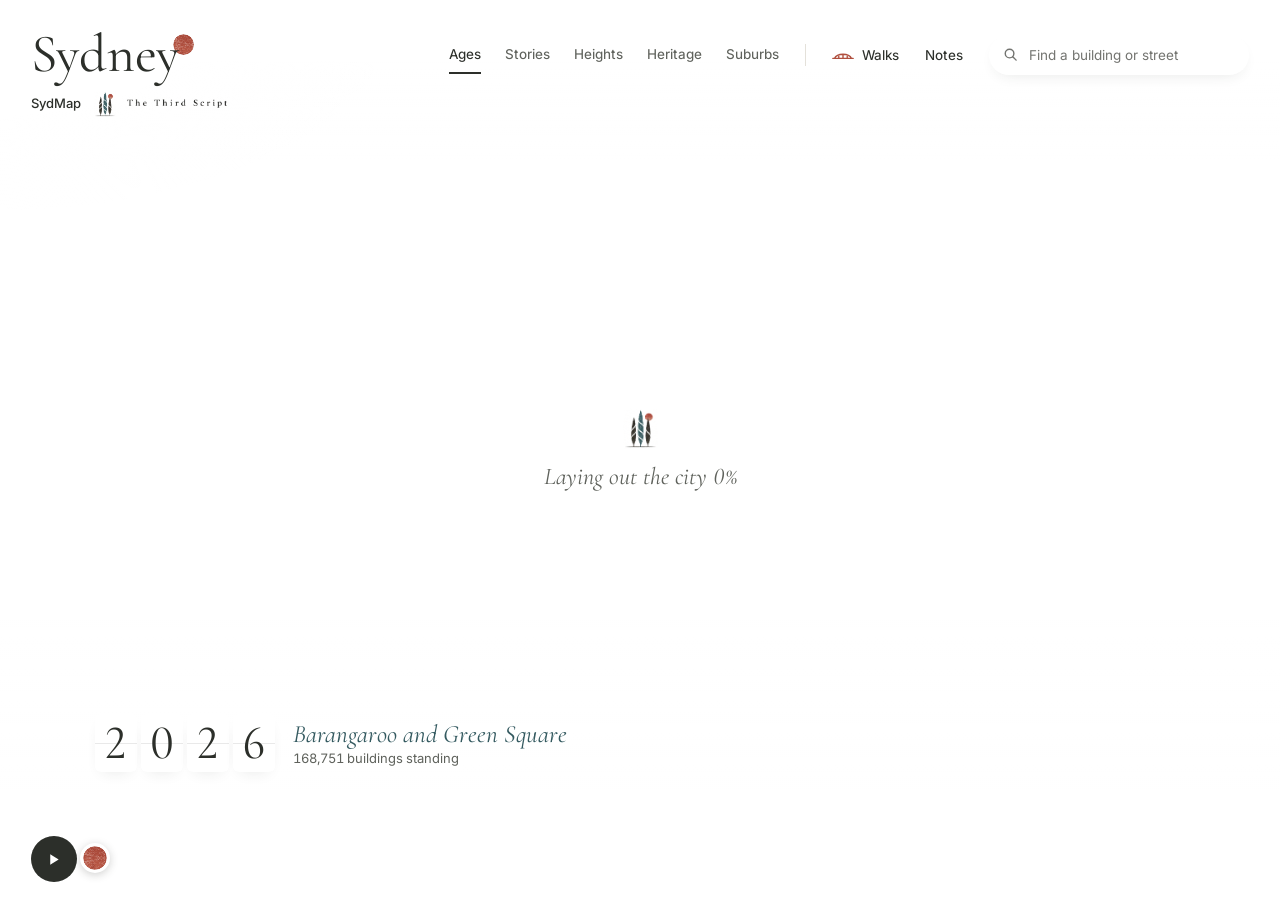
==== web/index.html @ 855bd672 "Add Ryde, East Ryde, North Ryde, Meadowbank and Denistone East With Denistone East: 10,078 buildings" ====
<!doctype html>
<html lang="en-AU">
<head>
<meta charset="utf-8">
<meta name="viewport" content="width=device-width, initial-scale=1, viewport-fit=cover">
<title>SydMap: Sydney, year by year</title>
<meta name="description" content="Every building around Sydney Harbour in 3D, from the City and North Sydney out to the harbour suburbs. Follow the line from the convict town to today, read how each building's year is known, and walk the city's stories.">
<meta property="og:title" content="SydMap: Sydney, year by year">
<meta property="og:description" content="Every building around Sydney Harbour in 3D, from the convict town to today.">
<meta property="og:url" content="https://sydmap.thethirdscript.com/">
<meta property="og:image" content="https://sydmap.thethirdscript.com/og.png">
<link rel="canonical" href="https://sydmap.thethirdscript.com/">
<meta name="twitter:card" content="summary_large_image">
<meta name="author" content="Amir Marashi, The Third Script">
<link rel="author" href="https://thethirdscript.com">
<meta name="theme-color" content="#ffffff">
<link rel="icon" href="favicon.svg" type="image/svg+xml">
<link rel="preload" href="fonts/inter-latin.woff2" as="font" type="font/woff2" crossorigin>
<link rel="preload" href="fonts/cormorant-garamond-latin.woff2" as="font" type="font/woff2" crossorigin>
<link rel="stylesheet" href="styles.css">
</head>
<body>
<canvas id="scene" aria-label="3D model of Sydney's buildings"></canvas>
<div class="veil veil-top" aria-hidden="true"></div>
<div class="veil veil-bottom" aria-hidden="true"></div>

<!-- The page reads in three bands: what to look at across the top, the city in the middle, and time along the
     bottom. Anything to read opens in the dock on the right. -->
<header class="masthead">
  <h1><span class="sun-disc" aria-hidden="true"></span>Sydney</h1>
  <p class="byline"><b>SydMap</b>
    <a class="studio" href="https://thethirdscript.com" target="_blank" rel="noopener" title="Made by The Third Script">
      <img class="studio-mark" src="img/the-third-script-symbol.webp" alt="" width="22" height="26">
      <img class="studio-word" src="img/the-third-script-wordmark.webp" alt="Made by The Third Script" width="104" height="13">
    </a></p>
</header>

<nav class="bar" aria-label="SydMap">
  <div class="lenses" role="group" aria-label="Colour the city by">
    <button data-mode="0" aria-pressed="true">Ages</button>
    <button data-mode="3" aria-pressed="false">Stories</button>
    <button data-mode="1" aria-pressed="false">Heights</button>
    <button data-mode="2" aria-pressed="false">Heritage</button>
    <button data-mode="4" aria-pressed="false">Suburbs</button>
  </div>
  <i class="bar-sep" aria-hidden="true"></i>
  <button class="walks-open"><svg class="arch" viewBox="0 0 26 9" aria-hidden="true"><path d="M1 8.5h24M3 8.5C6 2 20 2 23 8.5M8 4.6v3.9M13 3.4v5.1M18 4.6v3.9"/></svg>Walks</button>
  <button class="notes-open">Notes</button>
  <form class="find" role="search" autocomplete="off">
    <label class="find-field">
      <svg class="ico" viewBox="0 0 16 16" aria-hidden="true"><circle cx="7" cy="7" r="4.6"/><path d="M10.4 10.4l3.6 3.6"/></svg>
      <span class="sr-only">Find a building or street</span>
      <input id="find" type="search" placeholder="Find a building or street" role="combobox" aria-expanded="false"
        aria-controls="find-results" aria-autocomplete="list">
    </label>
    <ul id="find-results" class="find-results" role="listbox" hidden></ul>
  </form>
  <button class="find-open" aria-label="Find a building or street"><svg class="ico" viewBox="0 0 16 16" aria-hidden="true"><circle cx="7" cy="7" r="4.6"/><path d="M10.4 10.4l3.6 3.6"/></svg></button>
</nav>

<!-- The dock: notes, stories, a building, the walks. One thing at a time. -->
<aside id="dock" class="dock" hidden aria-label="Details">
  <div class="dock-chrome">
    <button class="dock-back" hidden></button>
    <button class="dock-close" aria-label="Close"><svg class="x" viewBox="0 0 16 16" aria-hidden="true"><path d="M3.5 3.5l9 9M12.5 3.5l-9 9"/></svg></button>
  </div>
  <div id="dock-live" class="dock-live"></div>

  <article id="notes" class="dock-page notes" hidden>
    <h2 id="notes-title">Notes</h2>
    <p class="lede">Sydney has never kept a register of when its buildings went up. SydMap pieces one together, building
      by building, from open data.</p>

    <h3>What you are looking at</h3>
    <p>All <span data-stat="buildings">168,751</span> buildings around the harbour as they stand today, each coloured by
      the age of the city it belongs to, from the convict town to Barangaroo. They cover both shores of the harbour and
      the Parramatta River, from Putney and Concord to Manly, and the ocean coast from Bondi to Coogee: thirteen
      councils, some whole and some in part (the downloads below list them). Move along the line at the bottom to see
      the city in any year, or press play to watch it go up.</p>

    <h3>Getting around</h3>
    <p>Drag the city to turn it round. To slide it along, drag with the right button or hold Shift; to come closer,
      scroll or pinch. Move the sun along the line, or press play, to change the year; choose a building to read about it.</p>

    <h3>How each year is known</h3>
    <p>Every building carries the best evidence there is, and its card says which.</p>
    <dl class="evidence">
      <dt>Documented <span class="n" data-stat="documented">–</span></dt>
      <dd>A year from Wikidata, from the opening of its Wikipedia article (for heritage-listed places, written from the NSW
        State Heritage Inventory) or from OpenStreetMap.</dd>
      <dt>Strata plan <span class="n" data-stat="strata">–</span></dt>
      <dd>Apartment buildings are strata-titled when they are finished, so the year their plan was registered dates them.
        Plans since 1994 carry their date in the NSW cadastre; older ones are placed by their number, back to 1961, when
        strata title began.</dd>
      <dt>Heritage <span class="n" data-stat="heritage">–</span></dt>
      <dd>The other buildings of a State Heritage Register listing take the listing's years. Buildings the City marks as
        part of a heritage area's historic fabric, and low-rise buildings in the other councils' heritage areas, are dated from the documented heritage buildings around them.</dd>
      <dt>Neighbours <span class="n" data-stat="neighbours">–</span></dt>
      <dd>The rest take the years of the dated buildings around them of a similar height. Towers over 46 m, Sydney's
        height limit until 1957, only take later years. Houses take documented years; where the map does not know a
        building is a house, a low-rise building in the suburbs also takes the years of the heritage areas, villas and
        townhouses around it.</dd>
    </dl>
    <p>Estimated years are paler on the map and marked “c.” on the cards, with the range they come from. Read them as a
      period, not a date.</p>

    <h3>Heights</h3>
    <p>From OpenStreetMap where it has them, otherwise modelled from satellite imagery by GlobalBuildingAtlas, or assumed
      to be two storeys. Storeys are counted where they are mapped and otherwise worked out at 3.2 m a floor.</p>

    <h3>Suburbs</h3>
    <p>The Suburbs lens paints every building and the ground around it by its suburb: how many people live there and how
      closely, their household income, how many hold a university degree, recorded crime, and what houses and
      apartments sell for. Move along the line to see a year. The census figures are for 2011, 2016 and 2021, read in a
      straight line between censuses; crime runs from 2011 and sale prices from 2017, a year at a time. Before a
      measure's first year the suburbs stay white. Choose a suburb to see every measure over the years.</p>
    <p>The figures are for the whole suburb, even where the map shows only part of it. Sale prices are by postcode, so
      suburbs that share one share a price. Crime is counted against the people who live in a suburb, so the city
      centre and the beaches, which many more people visit, read high. Money is in the dollars of each year.</p>

    <h3>Take the data with you</h3>
    <p>Every building, with its year, the evidence for it, its age, heritage and sources, is yours to sort, query and
      map: in a spreadsheet, QGIS or Python. There is a file for each council: CSV, one row per building with a point
      for each, and GeoParquet, with the footprints. Open Database Licence, as it comes from OpenStreetMap.</p>
    <ul class="downloads">
      <!-- DOWNLOADS -->
      <li><b>Canada Bay</b> <span>17,364 buildings: <a href="data/download/canada-bay.csv" download>CSV</a> 2.9 MB, <a href="data/download/canada-bay.parquet" download>GeoParquet</a> 2.2 MB</span></li>
      <li><b>Hunters Hill</b> <span>3,448 buildings: <a href="data/download/hunters-hill.csv" download>CSV</a> 0.7 MB, <a href="data/download/hunters-hill.parquet" download>GeoParquet</a> 0.5 MB</span></li>
      <li><b>Inner West</b> <span>37,552 buildings: <a href="data/download/inner-west.csv" download>CSV</a> 7.2 MB, <a href="data/download/inner-west.parquet" download>GeoParquet</a> 4.8 MB</span></li>
      <li><b>Lane Cove</b> <span>5,024 buildings: <a href="data/download/lane-cove.csv" download>CSV</a> 0.9 MB, <a href="data/download/lane-cove.parquet" download>GeoParquet</a> 0.7 MB</span></li>
      <li><b>Mosman</b> <span>3,819 buildings: <a href="data/download/mosman.csv" download>CSV</a> 0.7 MB, <a href="data/download/mosman.parquet" download>GeoParquet</a> 0.6 MB</span></li>
      <li><b>North Sydney</b> <span>12,556 buildings: <a href="data/download/north-sydney.csv" download>CSV</a> 2.2 MB, <a href="data/download/north-sydney.parquet" download>GeoParquet</a> 2.1 MB</span></li>
      <li><b>Northern Beaches</b> <span>11,453 buildings in Manly, Fairlight, Balgowlah, Balgowlah Heights, Clontarf, Seaforth, Queenscliff, Freshwater, Curl Curl, North Manly, Manly Vale and North Balgowlah: <a href="data/download/northern-beaches.csv" download>CSV</a> 2.1 MB, <a href="data/download/northern-beaches.parquet" download>GeoParquet</a> 1.7 MB</span></li>
      <li><b>Randwick</b> <span>13,250 buildings in Clovelly, Coogee, South Coogee, Randwick, Kensington, Kingsford and Centennial Park: <a href="data/download/randwick.csv" download>CSV</a> 2.2 MB, <a href="data/download/randwick.parquet" download>GeoParquet</a> 1.8 MB</span></li>
      <li><b>Ryde</b> <span>13,894 buildings in Gladesville, Putney, Tennyson Point, Ryde, East Ryde, North Ryde, Meadowbank and Denistone East: <a href="data/download/ryde.csv" download>CSV</a> 2.3 MB, <a href="data/download/ryde.parquet" download>GeoParquet</a> 1.9 MB</span></li>
      <li><b>Sydney</b> <span>17,288 buildings: <a href="data/download/sydney.csv" download>CSV</a> 3.5 MB, <a href="data/download/sydney.parquet" download>GeoParquet</a> 2.7 MB</span></li>
      <li><b>Waverley</b> <span>10,550 buildings: <a href="data/download/waverley.csv" download>CSV</a> 1.7 MB, <a href="data/download/waverley.parquet" download>GeoParquet</a> 1.4 MB</span></li>
      <li><b>Willoughby</b> <span>13,424 buildings: <a href="data/download/willoughby.csv" download>CSV</a> 2.4 MB, <a href="data/download/willoughby.parquet" download>GeoParquet</a> 1.8 MB</span></li>
      <li><b>Woollahra</b> <span>9,129 buildings: <a href="data/download/woollahra.csv" download>CSV</a> 1.6 MB, <a href="data/download/woollahra.parquet" download>GeoParquet</a> 1.3 MB</span></li>
      <li><b>The area’s boundaries</b> <span><a href="data/download/area.geojson" download>GeoJSON</a>, by council, 2.6 MB</span></li>
      <!-- /DOWNLOADS -->
    </ul>

    <h3>Where the data comes from</h3>
    <p>Downloaded in October 2026.</p>
    <ul class="sources">
      <li><b>Footprints</b> <a href="https://overturemaps.org" target="_blank" rel="noopener">Overture Maps</a> (2026-09-23),
        from OpenStreetMap and Microsoft's machine-learned footprints. ODbL, © OpenStreetMap contributors.</li>
      <li><b>Heights</b> OpenStreetMap; elsewhere <a href="https://github.com/zhu-xlab/GlobalBuildingAtlas" target="_blank" rel="noopener">GlobalBuildingAtlas</a>
        (Zhu et al., TU Munich, 2025), CC BY-NC 4.0, one more reason SydMap is non-commercial. The downloads leave
        these modelled heights out.</li>
      <li><b>Landmarks</b> The Opera House's shells follow the spherical geometry they were built to, as Ove Arup &amp;
        Partners' Michael Lewis describes it (<a href="https://www.royalsoc.org.au/wp-content/uploads/2024/09/106_12_lewis.pdf" target="_blank" rel="noopener">Royal Society of NSW, 1973</a>).
        The Harbour Bridge is built from its published figures: two 28-panel arch trusses, a 504 m span, a 134 m summit.</li>
      <li><b>Boundaries and strata plans</b> NSW Spatial Services, CC BY 4.0.</li>
      <li><b>Suburbs</b> The <a href="https://www.abs.gov.au/census/find-census-data/datapacks" target="_blank" rel="noopener">ABS
        Census</a> 2011, 2016 and 2021 (population, income, qualifications); the NSW Bureau of Crime Statistics and
        Research's <a href="https://bocsar.nsw.gov.au/statistics-dashboards/open-datasets/criminal-offences-data.html" target="_blank" rel="noopener">criminal
        incidents by suburb</a>; and the Department of Communities and Justice's
        <a href="https://dcj.nsw.gov.au/about-us/families-and-communities-statistics/housing-rent-and-sales/rent-and-sales-report.html" target="_blank" rel="noopener">Rent
        and Sales Report</a> (sale prices by postcode, from the NSW Valuer General's sales). All CC BY 4.0.</li>
      <li><b>Heritage</b> The State Heritage Register (Heritage NSW) and the local environmental plans' heritage maps (NSW
        Department of Planning), CC BY 4.0; heritage area contributions from the City of Sydney's Development Control
        Plan 2012, CC BY 4.0.</li>
      <li><b>Stories</b> City of Sydney open data (Aboriginal history places from Barani; Developing Sydney 1900–1920 from
        the City of Sydney Archives), CC BY 4.0; OpenStreetMap, ODbL.</li>
      <li><b>Names, photos, histories</b> Wikidata (CC0), Wikipedia (CC BY-SA) and Wikimedia Commons; each photo credits
        its author and licence.</li>
    </ul>

    <h3>Add to it</h3>
    <p>The code and the data pipeline are open <a href="https://github.com/amarashi/SydMap" target="_blank" rel="noopener">on GitHub</a>.
      Know a piece of Sydney's history that lives in its buildings? Add it as a story: a list of buildings, a few lines
      on each, and the source it rests on.</p>

    <h3>The original idea</h3>
    <p>SydMap rebuilds <a href="https://stop-token.com/lab/amsterdam/" target="_blank" rel="noopener">LAYRS: Amsterdam</a>
      by Alex Barakov (<a href="https://github.com/alexbarakov/amsterdam-by-building" target="_blank" rel="noopener">MIT licence</a>),
      itself inspired by Alexander Bogachev's <a href="https://paris.bogachev.fr" target="_blank" rel="noopener">Paris, building by building</a>,
      for Sydney and from Sydney's own open data.</p>

    <p class="country">SydMap acknowledges the Traditional Custodians of the land it maps, the Gadigal,
      Cammeraygal, Borogegal, Birrabirragal, Bidjigal, Gamaragal, Gayamaygal, Garigal, Wallumedegal and Wangal peoples of the Eora Nation, and pays respect to their
      Elders past and present. Sovereignty was never ceded.</p>

    <footer class="colophon">
      <a class="studio" href="https://thethirdscript.com" target="_blank" rel="noopener">
        <img class="studio-mark" src="img/the-third-script-symbol.webp" alt="" width="40" height="48">
        <img class="studio-word" src="img/the-third-script-wordmark.webp" alt="The Third Script" width="144" height="18">
      </a>
      <p>Made by Amir at The Third Script, a Sydney studio working across AI and data, websites and digital
        tools, visual work and video, and 3D design and making. A non-commercial project, made out of curiosity and for
        education. More of the work is at <a href="https://thethirdscript.com" target="_blank" rel="noopener">thethirdscript.com</a>.</p>
    </footer>
  </article>
</aside>

<div id="tip" class="tip" hidden aria-hidden="true"></div>

<!-- Time: the year on paper flaps, then the line. The line is the legend too: its ten stations are the ages of the
     city, in their colours, and the sun riding it is the year. -->
<section class="time" aria-label="Time">
  <div class="time-head">
    <div class="flaps" aria-hidden="true"><span class="flap">2</span><span class="flap">0</span><span class="flap">2</span><span class="flap">6</span></div>
    <p class="time-what" aria-live="polite"><i id="era">Barangaroo and Green Square</i><span><span id="year" class="sr-only">Today, </span><span id="count" class="n">168,751 buildings standing</span></span></p>
    <div id="key" class="key"></div>
  </div>
  <div class="time-line">
    <button id="play" class="play" aria-label="Play the city's growth">
      <svg viewBox="0 0 16 16" aria-hidden="true"><path id="play-icon" d="M4.5 2.5v11l9-5.5z"/></svg>
    </button>
    <div class="track">
      <canvas id="hist" aria-label="Buildings by year built. Drag to set the year."></canvas>
      <div id="rail" class="rail"></div>
      <span class="from-mark" hidden aria-hidden="true"></span>
      <span class="year-ring" aria-hidden="true"></span>
      <span class="year-sun sun-disc" aria-hidden="true"></span>
    </div>
  </div>
</section>
<div id="loading" class="loading"><img src="img/the-third-script-symbol.webp" alt="" width="34" height="40">Laying out the city <span id="progress" class="n">0</span>%</div>
<script type="module" src="app.js"></script>
</body>
</html>
---- web/styles.css ----
/* SydMap: Sydney read along one line through time, in The Third Script's colours.
   Three bands: what to look at across the top (tabs, walks, notes, find), the city in the middle, and time along the
   bottom, where the legend and the timeline are one line of ten era stations with the logo's sun riding it as the
   year. Anything to read (a building, a story, the walks, the notes) opens in one dock on the right.
   The palette is the logo package's (The_Third_Script_Logo_Package/README.md in thethirdscript); see DESIGN.md. */

/* Self-hosted fonts (latin subset), so no visitor's address is sent to a font service. Inter is a variable font. */
@font-face { font-family: Inter; font-style: normal; font-weight: 100 900; font-display: swap;
  src: url("fonts/inter-latin.woff2") format("woff2"); }
@font-face { font-family: "Cormorant Garamond"; font-style: normal; font-weight: 400; font-display: swap;
  src: url("fonts/cormorant-garamond-latin.woff2") format("woff2"); }
@font-face { font-family: "Cormorant Garamond"; font-style: italic; font-weight: 400; font-display: swap;
  src: url("fonts/cormorant-garamond-italic-latin.woff2") format("woff2"); }

:root {
  --wall: #ffffff;           /* the sky: the gallery wall the model stands against */
  --paper: #ffffff;          /* the dock, flaps, fields */
  --stone: #f3f0ea;          /* the land, and quiet fills */
  --ink: #2c2f2a;            /* charcoal, from the logo */
  --muted: #5f625c;          /* stone grey: secondary text, 6:1 on white */
  --faint: #737470;          /* mist grey: hints, 4.7:1 on white */
  --rule: #e4e1da;           /* hairlines */
  --hover: #f5f3ee;          /* a row under the pointer */
  --teal: #345a60;           /* cypress teal, from the logo: focus, links, the era's name */
  --teal-soft: rgba(52, 90, 96, .45);
  --sun: #b04f3e;            /* terracotta sun, from the logo: the mark, the year, the walks' suns */
  --shadow-sm: 0 6px 16px -8px rgba(44, 47, 42, .14), 0 16px 36px -20px rgba(44, 47, 42, .22);
  --shadow-md: 0 24px 48px -20px rgba(44, 47, 42, .28), 0 6px 16px -8px rgba(44, 47, 42, .12);
  --serif: "Cormorant Garamond", Georgia, serif;
  --sans: Inter, system-ui, -apple-system, "Segoe UI", sans-serif;
  --ease: cubic-bezier(.16, 1, .3, 1);   /* expo ease-out, as on thethirdscript.com */
  --gutter: clamp(16px, 2.4vw, 32px);
  --dock-w: 384px;
  --time-h: 214px;            /* the time band's height, which the dock keeps clear of */
  font: 400 13.5px/1.5 var(--sans);
}
* { box-sizing: border-box; }
html, body { margin: 0; height: 100%; background: var(--wall); color: var(--ink); overflow: hidden; }
button { font: inherit; color: inherit; }
:focus-visible { outline: 2px solid var(--teal); outline-offset: 2px; }
::selection { background: #cfe0e2; color: var(--ink); }
* { scrollbar-width: thin; scrollbar-color: #cdc9c1 transparent; }
input[type="checkbox"], input[type="range"] { accent-color: var(--teal); }
a { color: var(--ink); text-decoration-color: var(--teal-soft); text-underline-offset: 3px; text-decoration-thickness: 1px; }
a:hover { text-decoration-color: currentColor; }
.n { font-variant-numeric: lining-nums tabular-nums; }
.sr-only { position: absolute; width: 1px; height: 1px; overflow: hidden; clip-path: inset(50%); white-space: nowrap; }
.ico, .x, .arrow { display: block; width: 15px; height: 15px; fill: none; stroke: currentColor; stroke-width: 1.5;
  stroke-linecap: round; stroke-linejoin: round; flex: none; }
.arch { width: 22px; height: 8px; stroke: var(--sun); stroke-width: 1.6; stroke-linecap: round; fill: none; flex: none; }
.dot { display: inline-block; width: 10px; height: 10px; border-radius: 50%; flex: none; }

#scene { position: fixed; inset: 0; width: 100%; height: 100%; display: block; }
/* The wall comes forward at the top and the bottom, so the bands read over the model. */
.veil { position: fixed; left: 0; right: 0; pointer-events: none; }
.veil-top { top: 0; height: 160px; background: linear-gradient(var(--wall) 38%, rgba(255, 255, 255, 0)); }
.veil-bottom { bottom: 0; height: 280px; background: linear-gradient(rgba(255, 255, 255, 0), var(--wall) 62%); }

/* The sun: the logo's own textured disc (img/sun.webp keeps its grain), coloured terracotta. */
.sun-disc { position: relative; display: inline-block; border-radius: 50%; background-color: var(--sun);
  -webkit-mask: url("img/sun.webp") 0 0 / 100% 100% no-repeat; mask: url("img/sun.webp") 0 0 / 100% 100% no-repeat; }
.sun-disc::before { content: ""; position: absolute; inset: 0; background: url("img/sun.webp") 0 0 / 100% 100% no-repeat;
  mix-blend-mode: overlay; }

/* ---------- Top: the name, then what to look at ---------- */
.masthead { position: fixed; top: calc(env(safe-area-inset-top, 0px) + var(--gutter)); left: var(--gutter); z-index: 2; }
/* A soft patch of the wall behind the name, so it always reads on white. */
.masthead::before { content: ""; position: absolute; z-index: -1; left: calc(-1 * var(--gutter)); top: calc(-1 * var(--gutter));
  width: 400px; height: 210px; pointer-events: none;
  background: radial-gradient(ellipse 100% 100% at 0 0, var(--wall) 55%, rgba(255, 255, 255, 0) 100%); }
h1 { position: relative; z-index: 0; display: block; width: max-content; margin: 0; padding-right: .3em;
  font: 400 clamp(44px, 4.2vw, 60px)/.86 var(--serif); letter-spacing: -0.005em; }
h1 .sun-disc { position: absolute; z-index: -1; width: .4em; height: .4em; right: .02em; top: .06em; }
.byline { display: flex; align-items: center; gap: 12px; margin: 14px 0 0; font-size: 13px; }
.byline b { font-weight: 500; letter-spacing: .01em; }
.studio { display: flex; align-items: center; gap: 9px; border-radius: 4px; transition: transform .5s var(--ease); }
.studio:hover { transform: translateY(-1px); }
.studio img { display: block; }
.studio-mark { width: 22px; height: 26px; }
.studio-word { width: 104px; height: 13px; }

.bar { position: fixed; top: calc(env(safe-area-inset-top, 0px) + var(--gutter) + 4px); right: var(--gutter); z-index: 3;
  display: flex; align-items: center; gap: 26px; }
.bar-sep { width: 1px; height: 22px; background: var(--rule); }
.lenses { display: flex; gap: 24px; }
.bar button { border: 0; background: none; padding: 8px 0; cursor: pointer; font-weight: 450; }
.lenses button { color: var(--muted); border-bottom: 2px solid transparent; transition: color .3s var(--ease), border-color .3s var(--ease); }
.lenses button:hover { color: var(--ink); }
.lenses button[aria-pressed="true"] { color: var(--ink); border-color: var(--ink); }
.walks-open { display: inline-flex; align-items: center; gap: 8px; }
.walks-open[aria-pressed="true"], .notes-open[aria-pressed="true"] { text-decoration: underline 2px; text-underline-offset: 9px; }
.find { position: relative; }
.find-field { display: flex; align-items: center; gap: 9px; width: 260px; height: 40px; padding: 0 14px; border-radius: 999px;
  background: var(--paper); box-shadow: var(--shadow-sm); color: var(--faint); cursor: text; }
.find-field:focus-within { color: var(--ink); box-shadow: var(--shadow-sm), inset 0 0 0 1.5px var(--teal); }
.find input { flex: 1; min-width: 0; border: 0; outline: 0; background: none; font: inherit; color: var(--ink); }
.find input::placeholder { color: var(--faint); }
.find input::-webkit-search-cancel-button { display: none; }
.find-results { position: absolute; right: 0; top: 48px; width: 340px; max-height: 60vh; overflow-y: auto; margin: 0;
  padding: 6px; list-style: none; background: var(--paper); border-radius: 10px; box-shadow: var(--shadow-md); }
.find-results[hidden] { display: none; }
.find-results li { display: grid; grid-template-columns: 1fr auto; gap: 2px 12px; align-items: baseline; padding: 8px 10px;
  border-radius: 6px; cursor: pointer; }
.find-results li[aria-selected="true"], .find-results li:hover { background: var(--hover); }
.find-results b { font: 400 18px/1.15 var(--serif); }
.find-results small { color: var(--muted); font-size: 12px; white-space: nowrap; font-variant-numeric: lining-nums; }
.find-results .empty { color: var(--muted); cursor: default; }
.find-results .empty:hover { background: none; }
.find-open { display: none; }

/* ---------- Hover: a small label at the pointer ---------- */
.tip { position: fixed; z-index: 9; pointer-events: none; padding: 7px 11px 8px; background: var(--paper); border-radius: 8px;
  box-shadow: var(--shadow-sm); max-width: 280px; }
.tip[hidden] { display: none; }
.tip b { display: block; font: 400 18px/1.1 var(--serif); }
.tip span { display: flex; align-items: center; gap: 6px; color: var(--muted); font-size: 12px; font-variant-numeric: lining-nums; }
.tip .dot { width: 8px; height: 8px; }

/* ---------- The dock: one thing to read at a time ---------- */
.dock { position: fixed; z-index: 6; right: var(--gutter); top: calc(env(safe-area-inset-top, 0px) + var(--gutter) + 64px);
  width: var(--dock-w); max-height: calc(100vh - var(--gutter) - 64px - var(--time-h)); overflow-y: auto; overscroll-behavior: contain;
  background: var(--paper); border-radius: 10px; box-shadow: var(--shadow-md); animation: dock-in .5s var(--ease); }
.dock[hidden] { display: none; }
@keyframes dock-in { from { opacity: 0; transform: translateX(14px); } to { opacity: 1; transform: none; } }
.dock-chrome { position: sticky; top: 0; z-index: 2; height: 0; }
.dock::after { content: ""; position: sticky; bottom: 0; z-index: 2; display: block; height: 30px; margin-top: -30px; pointer-events: none;
  background: linear-gradient(rgba(255, 255, 255, 0), var(--paper)); border-radius: 0 0 10px 10px; }
.dock-close, .dock-back { position: absolute; top: 10px; border: 0; cursor: pointer; background: rgba(255, 255, 255, .94);
  box-shadow: 0 1px 6px rgba(44, 47, 42, .12); }
.dock-close { right: 10px; width: 34px; height: 34px; border-radius: 50%; display: grid; place-items: center; }
.dock-back { left: 10px; height: 32px; padding: 0 12px 0 9px; border-radius: 999px; display: inline-flex; align-items: center; gap: 6px;
  font-size: 12.5px; font-weight: 450; }
.dock-back[hidden] { display: none; }
.dock-close:hover, .dock-back:hover { color: var(--teal); }
.dock-page { padding: 22px 24px 26px; }
.dock-page[hidden] { display: none; }
.dock.has-back .dock-page { padding-top: 54px; }
.dock.has-back .dock-page.b-card { padding-top: 0; }
.dock-page h2 { margin: 0 44px 0 0; font: 400 32px/1.05 var(--serif); text-wrap: balance; }
.dock-page h3 { margin: 26px 0 6px; font: 400 22px/1.15 var(--serif); }
.dock-page p, .dock-page li, .dock-page dd { line-height: 1.6; }
.dock .lede { margin: 10px 0 0; color: var(--muted); }
.dock .caveat { color: var(--muted); font-size: 12px; }

/* A building. Photo, then its name and year, then how the year is known, its stories, the facts and sources. */
.b-photo { margin: 0; }
.b-photo img { display: block; width: 100%; height: 200px; object-fit: cover; border-radius: 10px 10px 0 0; background: var(--stone); }
.b-photo figcaption { padding: 6px 24px 0; font-size: 11px; color: var(--faint); }
.dock-page.b-card { padding: 0 0 32px; }
.b-head { padding: 54px 24px 0; }
.b-photo + .b-head { padding-top: 8px; }
.b-head h2 { margin: 0 0 2px; font: 400 27px/1.08 var(--serif); }
.b-when { display: flex; align-items: baseline; gap: 12px; flex-wrap: wrap; }
.b-when .y { font: 400 44px/1 var(--serif); font-variant-numeric: lining-nums tabular-nums; }
.b-when .age { display: inline-flex; align-items: center; gap: 7px; color: var(--muted); }
.b-card section { margin: 14px 24px 0; padding-top: 12px; border-top: 1px solid var(--rule); }
.b-card h3 { margin: 0 0 6px; font: 500 12px/1.3 var(--sans); color: var(--muted); letter-spacing: .02em; }
.b-card .extract { margin: 0; display: -webkit-box; -webkit-box-orient: vertical; -webkit-line-clamp: 5; line-clamp: 5; overflow: hidden; }
.b-card .extract.open { display: block; -webkit-line-clamp: unset; line-clamp: none; }
.read-on { margin-top: 6px; padding: 0; border: 0; background: none; color: var(--ink); cursor: pointer; font-size: 12.5px; font-weight: 500;
  text-decoration: underline; text-decoration-color: var(--teal-soft); text-underline-offset: 3px; }
.read-on[hidden] { display: none; }
.b-card .how { margin: 0; }
.b-card .how .range { display: block; margin-top: 4px; color: var(--muted); font-size: 12px; font-variant-numeric: lining-nums; }
.b-card dl { display: grid; grid-template-columns: auto 1fr; gap: 5px 14px; margin: 0; }
.b-card dt { color: var(--muted); }
.b-card dd { margin: 0; text-align: right; font-variant-numeric: lining-nums tabular-nums; }
.b-card .src-note { display: block; color: var(--faint); font-size: 11px; }
.b-card .chips { list-style: none; margin: 0; padding: 0; display: flex; flex-direction: column; gap: 8px; }
.b-card .chips li { display: grid; grid-template-columns: 10px 1fr; gap: 9px; }
.b-card .chips .dot { margin-top: 6px; }
.b-card .chips b { font-weight: 500; }
.b-card .chips span { color: var(--muted); }
.b-card .chips p { margin: 3px 0 0; }
.b-card .sources p { margin: 0; }

/* Stories: the index, then a story. */
.st-section { display: flex; align-items: center; gap: 8px; margin: 22px 0 6px; color: var(--muted); font: 500 12px/1.3 var(--sans); letter-spacing: .02em; }
.icon { flex: none; width: 16px; height: 16px; }
.st-list { list-style: none; margin: 0 -10px; padding: 0; }
.st-row { display: grid; grid-template-columns: 1fr auto; gap: 1px 12px; width: 100%; padding: 8px 10px; border: 0; border-radius: 8px;
  background: none; text-align: left; cursor: pointer; transition: background-color .3s var(--ease); }
.st-row:hover { background: var(--hover); }
.st-row b { font: 400 19px/1.15 var(--serif); }
.st-row .era, .st-row .n { color: var(--muted); font-size: 12px; }
.st-row .n { grid-row: 1 / 3; grid-column: 2; align-self: center; }
.story-head { display: flex; gap: 10px; align-items: flex-start; }
.story-head .icon { width: 22px; height: 22px; margin-top: 6px; color: var(--teal); }
.story-era { margin: 4px 0 0; color: var(--muted); }
.story-text { margin: 14px 0 0; }
.places { list-style: none; margin: 6px -10px 0; padding: 0; }
.place { display: block; width: 100%; padding: 8px 10px; border: 0; border-radius: 8px; background: none; text-align: left; cursor: pointer; }
.place:hover { background: var(--hover); }
.place b { display: block; font-weight: 500; }
.place span { display: block; margin-top: 2px; color: var(--muted); font-size: 12px; line-height: 1.45; }
.dock .src { font-size: 12px; }

/* Suburbs: the suburbs ranked by a measure, then a suburb with every measure over the years. */
.sub-year { margin: 14px 0 4px; color: var(--muted); font-variant-numeric: lining-nums; }
.sub-year b { color: var(--ink); font-weight: 500; }
.sub-rank { list-style: none; margin: 0 -10px; padding: 0; }
.sub-row { display: grid; grid-template-columns: 1fr auto; gap: 3px 12px; width: 100%; padding: 6px 10px 7px; border: 0;
  border-radius: 8px; background: none; text-align: left; cursor: pointer; transition: background-color .3s var(--ease); }
.sub-row:hover { background: var(--hover); }
.sub-row b { font: 400 18px/1.15 var(--serif); }
.sub-row .n { align-self: center; color: var(--muted); font-size: 12px; font-variant-numeric: lining-nums tabular-nums; }
.sub-row .bar { grid-column: 1 / 3; display: block; width: 100%; height: 4px; border-radius: 2px; background: var(--stone); overflow: hidden; }
.sub-row .bar i { display: block; height: 100%; border-radius: 2px; }
.sub-card .pill { margin-top: 12px; }
.sub-m { margin-top: 16px; padding-top: 10px; border-top: 1px solid var(--rule); }
.sub-m h3 { margin: 0; }
.sub-pick { padding: 0; border: 0; background: none; cursor: pointer; color: var(--muted); font: 500 12px/1.3 var(--sans); letter-spacing: .02em; }
.sub-pick:hover, .sub-m.on .sub-pick { color: var(--ink); }
.sub-m.on .sub-pick { text-decoration: underline 2px; text-underline-offset: 4px; }
.sub-val { margin: 4px 0 2px; color: var(--muted); }
.sub-val .v { font: 400 30px/1 var(--serif); color: var(--ink); font-variant-numeric: lining-nums tabular-nums; }
.sub-val .none { font: italic 400 20px/1 var(--serif); }
.sub-val small { display: block; margin-top: 3px; font-size: 11.5px; color: var(--faint); font-variant-numeric: lining-nums; }
.spark { display: block; width: 100%; height: auto; overflow: visible; }
.spark path { fill: none; stroke: var(--muted); stroke-width: 1.5; stroke-linejoin: round; }
.spark circle { stroke: var(--paper); stroke-width: 1.5; }
.spark .now { stroke: var(--ink); stroke-width: 1; stroke-dasharray: 2 3; }
.spark text { font-size: 10.5px; fill: var(--faint); font-variant-numeric: lining-nums; }
.sub-m .src-note { margin: 2px 0 0; font-size: 11px; color: var(--faint); }
.add-story { margin-top: 18px; padding-top: 12px; border-top: 1px solid var(--rule); font-size: 12px; }

/* Notes: a reading page. */
.notes .lede { font: italic 400 21px/1.35 var(--serif); color: var(--teal); }
.notes .evidence { margin: 10px 0 0; }
.notes .evidence dt { margin-top: 10px; font-weight: 500; }
.notes .evidence dt .n { margin-left: 6px; color: var(--muted); font-weight: 400; font-size: 12px; }
.notes .evidence dd { margin: 2px 0 0; color: var(--muted); }
.notes .sources { margin: 6px 0 0; padding: 0; list-style: none; }
.notes .sources li { margin-top: 8px; color: var(--muted); }
.notes .sources b { display: block; color: var(--ink); font-weight: 500; }
.notes .downloads { margin: 10px 0 0; padding: 0; list-style: none; }
.notes .downloads li { margin-top: 8px; }
.notes .downloads a { font-weight: 500; }
.notes .downloads span { display: block; color: var(--muted); font-size: 12px; }
.notes .country { margin-top: 26px; padding: 14px 16px; border-radius: 8px; background: var(--stone); }
.colophon { margin-top: 30px; padding-top: 24px; border-top: 1px solid var(--rule); text-align: center; }
.colophon .studio { justify-content: center; gap: 13px; }
.colophon .studio-mark { width: 40px; height: 48px; }
.colophon .studio-word { width: 144px; height: 18px; }
.colophon p { margin: 14px 0 0; color: var(--muted); font-size: 12.5px; }

/* Walks: the routes, then the walk you are on. */
.suns { display: inline-flex; align-items: center; gap: .24em; font-size: 15px; line-height: 1; }
.suns i { width: .5em; height: .5em; border-radius: 50%; background: #e2ded6; }
.suns i.on { background: var(--sun); -webkit-mask: url("img/sun.webp") 0 0 / 100% 100%; mask: url("img/sun.webp") 0 0 / 100% 100%; }
.walk-score { margin: 12px 0 0; color: var(--muted); }
.walk-score b { font: 400 30px/1 var(--serif); color: var(--sun); font-variant-numeric: lining-nums; }
.routes { list-style: none; margin: 14px 0 0; padding: 0; }
.route { padding: 14px 0; border-top: 1px solid var(--rule); }
.route h3 { margin: 0; font: 400 22px/1.1 var(--serif); }
.route p { margin: 4px 0 0; color: var(--muted); font-size: 12.5px; line-height: 1.5; }
.route-meta { display: flex; align-items: center; gap: 10px; margin-top: 10px; color: var(--muted); font-size: 12px; font-variant-numeric: lining-nums; }
.pill { border: 1px solid var(--rule); background: var(--paper); border-radius: 999px; padding: 7px 14px; cursor: pointer;
  font-weight: 500; font-size: 12px; transition: border-color .3s var(--ease), background-color .3s var(--ease); }
.pill:hover { border-color: var(--ink); }
.pill.primary { background: var(--ink); border-color: var(--ink); color: var(--paper); }
.route-meta .pill { margin-left: auto; }
.walk-head { display: flex; align-items: baseline; flex-wrap: wrap; gap: 4px 10px; margin-right: 40px; cursor: pointer; }
.walk-head h2 { margin: 0; font-size: 26px; }
.walk-head .level, .walk-actions .worth { color: var(--muted); font-size: 12px; }
.walk-actions .worth { display: inline-flex; align-items: center; gap: 7px; }
/* The stops as ticket stubs: perforated between them, stamped with a sun once done. */
.stubs { display: flex; gap: 6px; margin: 14px 0 0; }
.stub { position: relative; flex: 1; height: 30px; display: grid; place-items: center; border-radius: 4px; background: var(--stone);
  color: var(--muted); font-size: 12px; font-variant-numeric: lining-nums; }
.stub::after { content: ""; position: absolute; right: -4px; top: 4px; bottom: 4px; border-right: 2px dotted var(--rule); }
.stub:last-child::after { display: none; }
.stub.now { background: var(--paper); color: var(--ink); box-shadow: inset 0 0 0 1.5px var(--ink); font-weight: 500; }
.stub.done { background: var(--paper); box-shadow: inset 0 0 0 1px var(--rule); color: transparent; }
.stub.done::before { content: ""; position: absolute; width: 14px; height: 14px; border-radius: 50%; background: var(--sun); }
.walk-photo { position: relative; margin: 14px 0 0; height: 170px; overflow: hidden; border-radius: 8px; background: var(--stone); }
.walk-photo img { width: 100%; height: 100%; object-fit: cover; display: block; }
.walk-credit { margin: 5px 0 0; font-size: 11px; color: var(--faint); }
.walk-credit a, .walk-found a { color: inherit; }
.riddle { margin: 14px 0 0; font: 400 20px/1.35 var(--serif); }
.hints { margin: 10px 0 0; padding: 0; list-style: none; display: flex; flex-direction: column; gap: 6px; }
.hints li { position: relative; padding-left: 16px; font-size: 13px; line-height: 1.45; }
.hints li::before { content: ""; position: absolute; left: 0; top: .5em; width: 7px; height: 7px; border-radius: 50%; background: var(--sun); }
.walk-actions { display: flex; flex-wrap: wrap; align-items: center; gap: 6px; margin-top: 16px; }
.walk-actions small { color: var(--sun); font-weight: 600; font-variant-numeric: lining-nums; }
.walk-actions .worth { margin-left: auto; }
.feedback { margin: 10px 0 0; font-size: 13px; color: var(--muted); min-height: 1.4em; }
.walk-actions .feedback { margin: 0; }
.feedback.hot { color: var(--sun); font-weight: 500; }
.feedback.warm { color: #8f5418; }
.feedback.cold { color: var(--teal); }
.feedback.miss { animation: shake .35s; }
.guess { margin-top: 12px; }
.guess output { display: block; font: 400 56px/1 var(--serif); font-variant-numeric: lining-nums tabular-nums; }
.guess input { width: 100%; margin: 10px 0 2px; }
.guess .scale { display: flex; justify-content: space-between; font-size: 11px; color: var(--muted); font-variant-numeric: tabular-nums; }
.options { display: flex; flex-direction: column; gap: 6px; margin-top: 12px; }
.options button { text-align: left; border: 1px solid var(--rule); background: var(--paper); border-radius: 8px; padding: 9px 12px; cursor: pointer; font-size: 13px; }
.options button:hover:not(:disabled) { border-color: var(--ink); }
.options button.wrong { text-decoration: line-through; color: var(--faint); }
.options button.right { background: var(--ink); color: var(--paper); border-color: var(--ink); }
.walk-found { position: relative; margin: 18px 0 0; padding: 18px 14px 12px; background: var(--stone); border-radius: 8px; }
.walk-found p { margin: 0; font-size: 13px; line-height: 1.55; }
.walk-found .earned { margin-top: 6px; font-size: 12px; color: var(--muted); }
.walk-found .earned:empty { display: none; }
.stamp { position: absolute; top: -13px; right: 10px; padding: 5px 9px; background: var(--paper); border-radius: 999px;
  box-shadow: var(--shadow-sm); animation: stamp .7s var(--ease); }
.stamp .suns { font-size: 18px; }
.walk-result { margin-top: 18px; }
.walk-result .total { margin: 0; color: var(--muted); font-size: 15px; }
.walk-result .total b { font: 400 66px/1 var(--serif); color: var(--ink); font-variant-numeric: lining-nums; }
.walk-result .verdict { margin: 4px 0 0; font: italic 400 23px/1.2 var(--serif); color: var(--teal); }
.walk-result .line { display: flex; flex-wrap: wrap; gap: 6px 14px; margin: 14px 0 0; }
.walk-result .line .suns { font-size: 20px; }
.walk.folded > :not(.walk-head):not(.stubs) { display: none; }
/* A stamp settles onto the paper: from a little larger, sharpening as it lands. */
@keyframes stamp { from { transform: scale(1.5); opacity: 0; filter: blur(3px); } to { transform: none; opacity: 1; filter: none; } }
@keyframes shake { 25% { transform: translateX(-4px); } 75% { transform: translateX(4px); } }

/* ---------- Bottom: time ---------- */
.time { position: fixed; left: var(--gutter); right: var(--gutter); bottom: calc(env(safe-area-inset-bottom, 0px) + 12px); z-index: 4;
  pointer-events: none; }
.time-head { display: flex; align-items: flex-end; gap: 18px; margin: 0 0 18px 64px; }
.time-head > *, .time-line > * { pointer-events: auto; }
/* The year on paper flaps, as on Central's old indicator boards; each digit turns over when it changes. */
.flaps { display: flex; gap: 4px; perspective: 300px; }
.flap { position: relative; width: 42px; height: 58px; display: grid; place-items: center; background: var(--paper); border-radius: 6px;
  box-shadow: var(--shadow-sm); font: 400 48px/1 var(--serif); font-variant-numeric: lining-nums; transform-origin: 50% 50%; }
.flap::after { content: ""; position: absolute; left: 0; right: 0; top: 50%; height: 1px; background: rgba(44, 47, 42, .1); }
.flap.turn { animation: flap .26s var(--ease); }
@keyframes flap { from { transform: rotateX(-80deg); opacity: .35; } to { transform: none; opacity: 1; } }
.time-what { margin: 0 0 4px; display: flex; flex-direction: column; }
.time-what { flex: none; }
.time-what i { font: italic 400 25px/1.1 var(--serif); color: var(--teal); white-space: nowrap; }
.time-what > span { color: var(--muted); font-size: 13px; }
/* The key for the lens in hand: the ages' estimate switch, a ramp for heights, chips for heritage and a story's groups. */
.key { flex: 0 1 auto; min-width: 0; display: flex; flex-wrap: wrap; align-items: center; justify-content: flex-end; gap: 6px 8px; margin-left: auto; max-width: 720px; padding-bottom: 4px; }
.key:empty { display: none; }
.key-label { color: var(--muted); font-size: 12px; margin-right: 4px; text-align: right; text-wrap: balance; }
.chip { display: inline-flex; align-items: center; gap: 7px; height: 30px; padding: 0 12px 0 10px; border: 0; border-radius: 999px;
  background: var(--paper); box-shadow: var(--shadow-sm); cursor: pointer; font-size: 12.5px; white-space: nowrap; flex: none;
  transition: opacity .3s var(--ease); }
.chip .n { color: var(--muted); font-size: 11.5px; }
.chip[aria-pressed="false"] { opacity: .4; }
.chip.plain { cursor: default; }
.chip .x { width: 12px; height: 12px; color: var(--muted); }
.ramp { display: inline-flex; align-items: flex-end; height: 30px; padding: 0 12px; border-radius: 999px; background: var(--paper); box-shadow: var(--shadow-sm); flex: none; }
.ramp > div { display: flex; flex-direction: column; }
.ramp i { display: block; width: 40px; height: 6px; }
.ramp span { display: block; font-size: 11px; color: var(--muted); font-variant-numeric: lining-nums; line-height: 1; padding: 0 0 4px 1px; }
.ramp > div:first-child i { border-radius: 3px 0 0 3px; } .ramp > div:last-child i { border-radius: 0 3px 3px 0; }
.ramp > div:last-child { padding-bottom: 6px; } .ramp > div { padding-bottom: 6px; }

.time-line { display: flex; align-items: flex-start; gap: 18px; }
.play { position: relative; width: 46px; height: 46px; margin-top: 46px; border: 0; padding: 0; border-radius: 50%; background: var(--ink);
  color: var(--paper); cursor: pointer; display: grid; place-items: center; flex: none; transition: transform .5s var(--ease); }
.play:hover { transform: scale(1.05); }
.play svg { width: 15px; height: 15px; fill: currentColor; }
.track { position: relative; flex: 1; height: 98px; }
.track canvas { position: absolute; left: 0; top: 0; width: 100%; height: 98px; cursor: ew-resize; touch-action: none; }
/* The rail: ten ages as coloured stretches of line, a station at the start of each. */
.rail { position: absolute; left: 0; right: 0; top: 66px; height: 4px; pointer-events: none; }
.rail i { position: absolute; top: 0; height: 4px; transition: opacity .3s var(--ease), background-color .3s var(--ease); }
.station { position: absolute; top: 2px; width: 26px; height: 26px; margin: -13px 0 0 -13px; padding: 0; border: 0; background: none;
  cursor: pointer; pointer-events: auto; display: grid; place-items: center; }
.station::before { content: ""; width: 12px; height: 12px; border-radius: 50%; background: var(--paper); box-shadow: inset 0 0 0 3px var(--c);
  transition: transform .3s var(--ease), opacity .3s var(--ease); }
.station.past::before { background: var(--c); box-shadow: 0 0 0 2px var(--paper); }
.station.now::before { transform: scale(1.35); }
.station.off::before { opacity: .3; }
.station:hover::before, .station:focus-visible::before { transform: scale(1.5); }
.station span { position: absolute; top: 24px; left: 50%; transform: translateX(-50%); font-size: 11.5px; color: var(--muted);
  font-variant-numeric: lining-nums; white-space: nowrap; pointer-events: none; }
.year-sun { position: absolute; top: 68px; width: 24px; height: 24px; margin: -12px 0 0 -12px; pointer-events: none; }
.year-ring { position: absolute; top: 68px; width: 30px; height: 30px; margin: -15px 0 0 -15px; border-radius: 50%; background: var(--paper);
  box-shadow: 0 2px 8px rgba(44, 47, 42, .22); pointer-events: none; }
.from-mark { position: absolute; top: 68px; width: 12px; height: 12px; margin: -6px 0 0 -6px; border-radius: 50%; background: var(--paper);
  box-shadow: inset 0 0 0 2px var(--muted); pointer-events: none; }
.from-mark[hidden] { display: none; }

.loading { position: fixed; left: 50%; top: 50%; transform: translate(-50%, -50%); color: var(--muted); text-align: center;
  font: italic 400 24px/1.2 var(--serif); }
.loading img { display: block; margin: 0 auto 14px; }
.loading[hidden] { display: none; }

/* ---------- Narrower screens ---------- */
@media (max-width: 1180px) {
  .find-field { width: 210px; }
  .time-what i { font-size: 22px; }
  .key-label { max-width: 240px; }
  .lenses { gap: 18px; } .bar { gap: 18px; }
}
@media (max-width: 1000px) and (min-width: 721px) {
  .bar { top: calc(env(safe-area-inset-top, 0px) + var(--gutter) + 96px); left: var(--gutter); right: auto; }
  .dock { top: calc(env(safe-area-inset-top, 0px) + var(--gutter) + 146px); max-height: calc(100vh - var(--gutter) - 146px - var(--time-h)); }
  .station span { font-size: 10.5px; }
}

/* Phones: the name and the tabs at the top, time at the bottom, the dock as a sheet from the bottom edge. */
@media (max-width: 720px) {
  :root { --time-h: 168px; }
  .masthead { top: calc(env(safe-area-inset-top, 0px) + 14px); left: 16px; }
  .masthead::before { width: 300px; height: 170px; }
  h1 { font-size: 38px; }
  .byline { margin-top: 8px; gap: 9px; font-size: 12.5px; }
  .studio-mark { width: 19px; height: 22px; } .studio-word { width: 88px; height: 11px; }
  .bar { top: calc(env(safe-area-inset-top, 0px) + 86px); left: 0; right: 0; gap: 18px; padding: 0 40px 0 16px; overflow-x: auto; scrollbar-width: none;
    -webkit-mask-image: linear-gradient(90deg, #000 calc(100% - 44px), transparent); mask-image: linear-gradient(90deg, #000 calc(100% - 44px), transparent); }
  .bar::-webkit-scrollbar { display: none; }
  .lenses { gap: 16px; }
  .bar button { flex: none; white-space: nowrap; }
  .find-open { display: grid; place-items: center; position: fixed; top: calc(env(safe-area-inset-top, 0px) + 12px); right: 12px;
    width: 42px; height: 42px; padding: 0 !important; border-radius: 50%; background: var(--paper) !important; box-shadow: var(--shadow-sm); }
  .find { display: none; position: fixed; z-index: 8; top: calc(env(safe-area-inset-top, 0px) + 10px); left: 12px; right: 12px; }
  body.finding .find { display: block; }
  .find-field { width: 100%; height: 46px; }
  .find-results { left: 0; right: 0; width: auto; top: 54px; }
  .dock { left: 0; right: 0; top: auto; bottom: 0; width: auto; max-height: 64vh; border-radius: 16px 16px 0 0;
    padding-bottom: env(safe-area-inset-bottom, 0px); animation-name: sheet-in; }
  @keyframes sheet-in { from { transform: translateY(24px); opacity: 0; } to { transform: none; opacity: 1; } }
  .dock-page { padding: 18px 18px 22px; }
  .dock-page h2 { font-size: 28px; }
  .b-photo img { height: 170px; border-radius: 16px 16px 0 0; }
  .b-photo figcaption { padding: 6px 18px 0; } .b-head { padding: 54px 18px 0; } .b-photo + .b-head { padding-top: 8px; } .b-card section { margin: 12px 18px 0; }
  .tip { display: none; }
  .time { left: 14px; right: 14px; bottom: calc(env(safe-area-inset-bottom, 0px) + 8px); }
  .time-head { flex-wrap: wrap; gap: 10px; margin: 0 0 4px 0; }
  .key { order: -1; flex: 1 0 100%; justify-content: flex-start; flex-wrap: nowrap; overflow-x: auto; scrollbar-width: none; margin: 0 -14px; padding: 4px 40px 8px 14px; max-width: none;
    -webkit-mask-image: linear-gradient(90deg, #000 calc(100% - 44px), transparent); mask-image: linear-gradient(90deg, #000 calc(100% - 44px), transparent); }
  .key::-webkit-scrollbar { display: none; }
  .flap { width: 30px; height: 42px; font-size: 34px; border-radius: 5px; }
  .time-what i { font-size: 19px; } .time-what > span { font-size: 12px; }
  .time-line { gap: 12px; }
  .play { width: 40px; height: 40px; margin-top: 24px; }
  .track, .track canvas { height: 64px; }
  .rail { top: 46px; } .year-sun, .year-ring, .from-mark { top: 48px; }
  .year-sun { width: 20px; height: 20px; margin: -10px 0 0 -10px; } .year-ring { width: 26px; height: 26px; margin: -13px 0 0 -13px; }
  .station span { display: none; }
  .station { width: 20px; height: 20px; margin: -10px 0 0 -10px; } .station::before { width: 9px; height: 9px; box-shadow: inset 0 0 0 2px var(--c); }
  /* During a walk the phone shows the map and the walk only. */
  body.walking .time, body.walking .bar { display: none; }
}
@media (prefers-reduced-motion: reduce) {
  * { transition: none !important; }
  .dock, .flap.turn, .stamp, .feedback.miss { animation: none; }
}
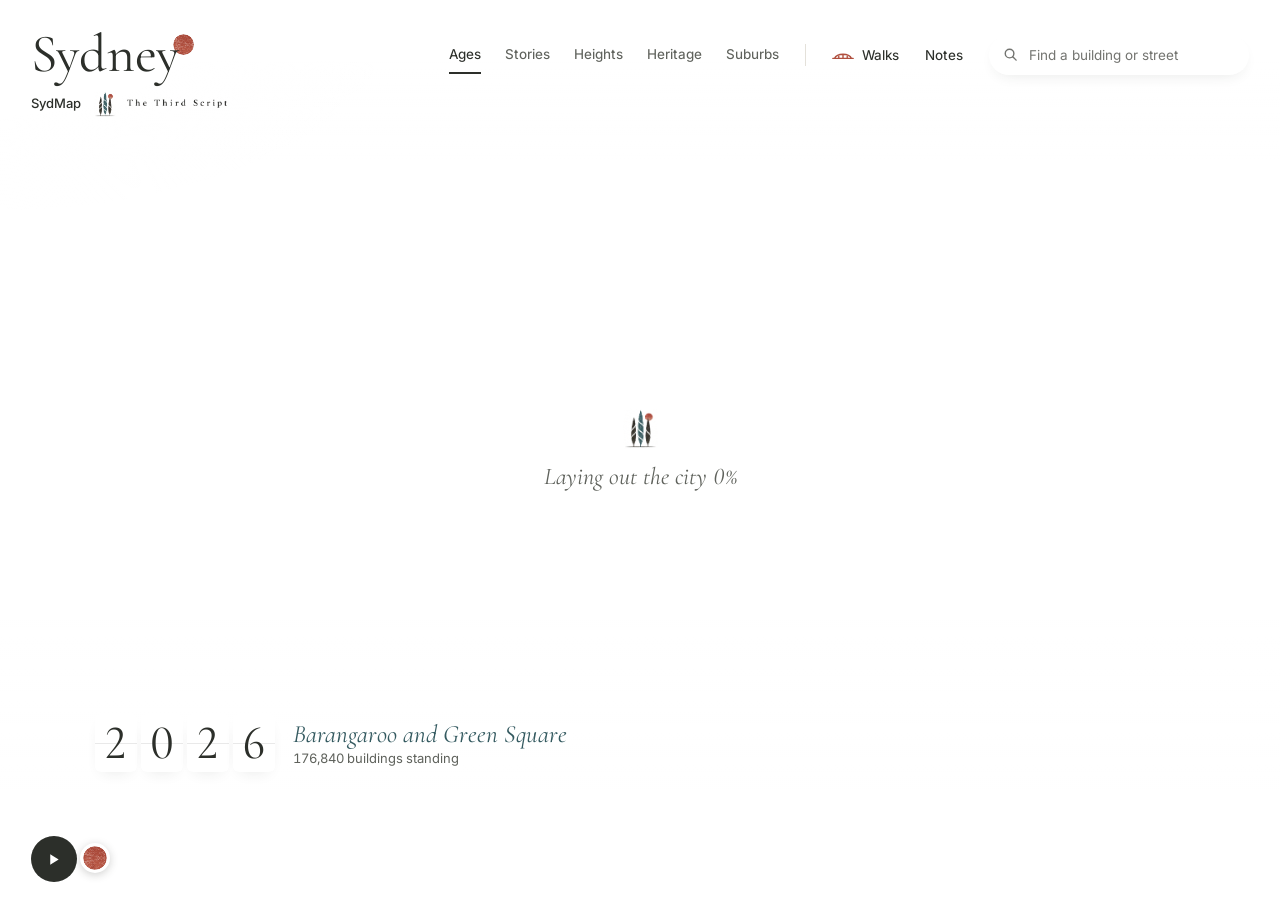
==== commit 59c20700: "Add Burwood The whole council, with Croydon, Enfield and part of Strathfield: 8,089 buildings, 176,8" ====
--- a/web/index.html
+++ b/web/index.html
@@ -72,7 +72,7 @@
       by building, from open data.</p>
 
     <h3>What you are looking at</h3>
-    <p>All <span data-stat="buildings">168,751</span> buildings around the harbour as they stand today, each coloured by
+    <p>All <span data-stat="buildings">176,840</span> buildings around the harbour as they stand today, each coloured by
       the age of the city it belongs to, from the convict town to Barangaroo. They cover both shores of the harbour and
       the Parramatta River, from Putney and Concord to Manly, and the ocean coast from Bondi to Coogee: thirteen
       councils, some whole and some in part (the downloads below list them). Move along the line at the bottom to see
@@ -124,7 +124,8 @@
       for each, and GeoParquet, with the footprints. Open Database Licence, as it comes from OpenStreetMap.</p>
     <ul class="downloads">
       <!-- DOWNLOADS -->
-      <li><b>Canada Bay</b> <span>17,364 buildings: <a href="data/download/canada-bay.csv" download>CSV</a> 2.9 MB, <a href="data/download/canada-bay.parquet" download>GeoParquet</a> 2.2 MB</span></li>
+      <li><b>Burwood</b> <span>8,089 buildings: <a href="data/download/burwood.csv" download>CSV</a> 1.4 MB, <a href="data/download/burwood.parquet" download>GeoParquet</a> 1.0 MB</span></li>
+      <li><b>Canada Bay</b> <span>17,364 buildings: <a href="data/download/canada-bay.csv" download>CSV</a> 2.8 MB, <a href="data/download/canada-bay.parquet" download>GeoParquet</a> 2.2 MB</span></li>
       <li><b>Hunters Hill</b> <span>3,448 buildings: <a href="data/download/hunters-hill.csv" download>CSV</a> 0.7 MB, <a href="data/download/hunters-hill.parquet" download>GeoParquet</a> 0.5 MB</span></li>
       <li><b>Inner West</b> <span>37,552 buildings: <a href="data/download/inner-west.csv" download>CSV</a> 7.2 MB, <a href="data/download/inner-west.parquet" download>GeoParquet</a> 4.8 MB</span></li>
       <li><b>Lane Cove</b> <span>5,024 buildings: <a href="data/download/lane-cove.csv" download>CSV</a> 0.9 MB, <a href="data/download/lane-cove.parquet" download>GeoParquet</a> 0.7 MB</span></li>
@@ -137,7 +138,7 @@
       <li><b>Waverley</b> <span>10,550 buildings: <a href="data/download/waverley.csv" download>CSV</a> 1.7 MB, <a href="data/download/waverley.parquet" download>GeoParquet</a> 1.4 MB</span></li>
       <li><b>Willoughby</b> <span>13,424 buildings: <a href="data/download/willoughby.csv" download>CSV</a> 2.4 MB, <a href="data/download/willoughby.parquet" download>GeoParquet</a> 1.8 MB</span></li>
       <li><b>Woollahra</b> <span>9,129 buildings: <a href="data/download/woollahra.csv" download>CSV</a> 1.6 MB, <a href="data/download/woollahra.parquet" download>GeoParquet</a> 1.3 MB</span></li>
-      <li><b>The area’s boundaries</b> <span><a href="data/download/area.geojson" download>GeoJSON</a>, by council, 2.6 MB</span></li>
+      <li><b>The area’s boundaries</b> <span><a href="data/download/area.geojson" download>GeoJSON</a>, by council, 2.7 MB</span></li>
       <!-- /DOWNLOADS -->
     </ul>
 
@@ -202,7 +203,7 @@
 <section class="time" aria-label="Time">
   <div class="time-head">
     <div class="flaps" aria-hidden="true"><span class="flap">2</span><span class="flap">0</span><span class="flap">2</span><span class="flap">6</span></div>
-    <p class="time-what" aria-live="polite"><i id="era">Barangaroo and Green Square</i><span><span id="year" class="sr-only">Today, </span><span id="count" class="n">168,751 buildings standing</span></span></p>
+    <p class="time-what" aria-live="polite"><i id="era">Barangaroo and Green Square</i><span><span id="year" class="sr-only">Today, </span><span id="count" class="n">176,840 buildings standing</span></span></p>
     <div id="key" class="key"></div>
   </div>
   <div class="time-line">
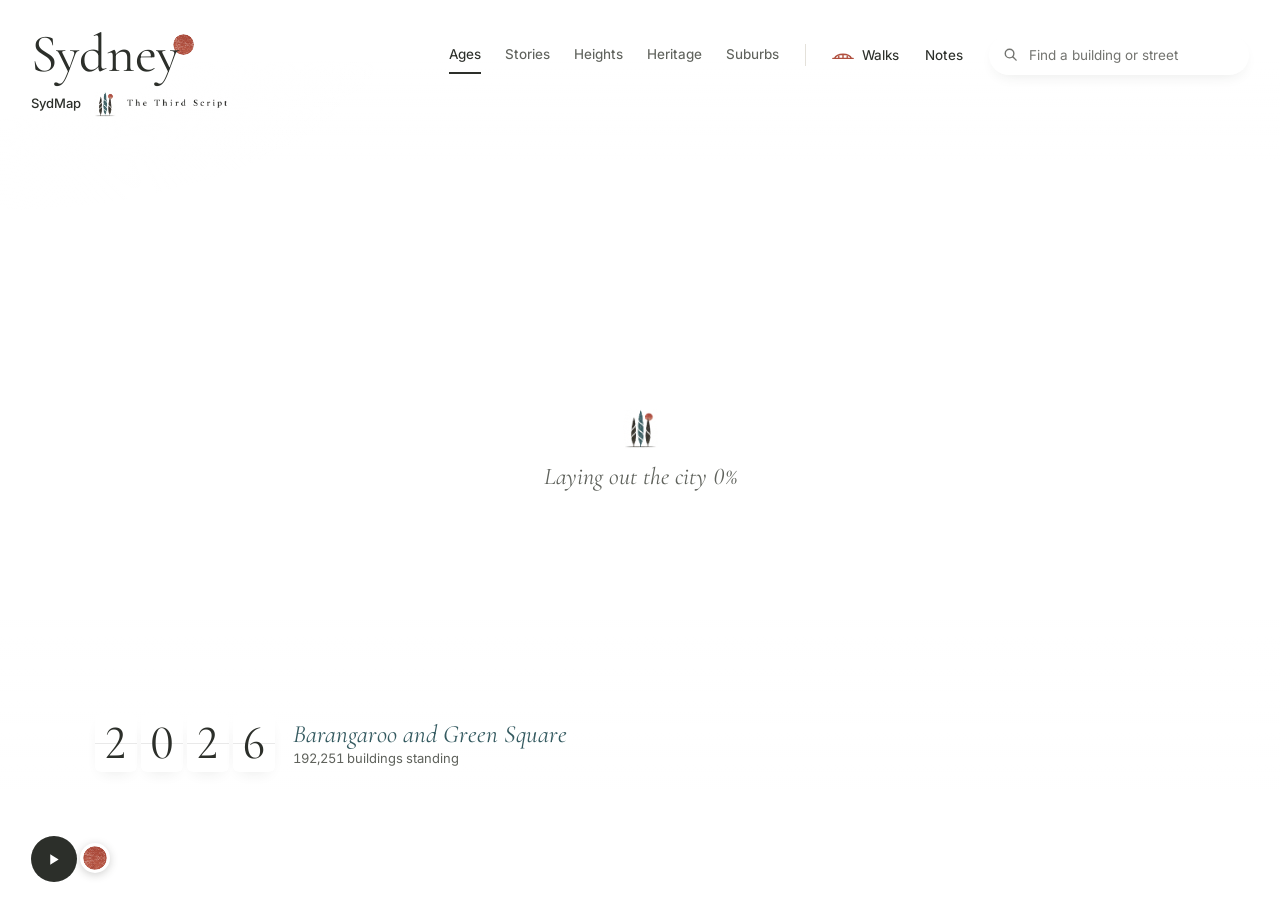
==== commit ba3ddee9: "Add Earlwood, Hurlstone Park, Canterbury, Campsie and Ashbury Of Canterbury-Bankstown, with Croydon " ====
--- a/web/index.html
+++ b/web/index.html
@@ -72,7 +72,7 @@
       by building, from open data.</p>
 
     <h3>What you are looking at</h3>
-    <p>All <span data-stat="buildings">176,840</span> buildings around the harbour as they stand today, each coloured by
+    <p>All <span data-stat="buildings">192,251</span> buildings around the harbour as they stand today, each coloured by
       the age of the city it belongs to, from the convict town to Barangaroo. They cover both shores of the harbour and
       the Parramatta River, from Putney and Concord to Manly, and the ocean coast from Bondi to Coogee: thirteen
       councils, some whole and some in part (the downloads below list them). Move along the line at the bottom to see
@@ -126,6 +126,7 @@
       <!-- DOWNLOADS -->
       <li><b>Burwood</b> <span>8,089 buildings: <a href="data/download/burwood.csv" download>CSV</a> 1.4 MB, <a href="data/download/burwood.parquet" download>GeoParquet</a> 1.0 MB</span></li>
       <li><b>Canada Bay</b> <span>17,364 buildings: <a href="data/download/canada-bay.csv" download>CSV</a> 2.8 MB, <a href="data/download/canada-bay.parquet" download>GeoParquet</a> 2.2 MB</span></li>
+      <li><b>Canterbury-Bankstown</b> <span>15,411 buildings in Earlwood, Hurlstone Park, Canterbury, Ashbury, Croydon Park, Campsie and Clemton Park: <a href="data/download/canterbury-bankstown.csv" download>CSV</a> 2.9 MB, <a href="data/download/canterbury-bankstown.parquet" download>GeoParquet</a> 1.9 MB</span></li>
       <li><b>Hunters Hill</b> <span>3,448 buildings: <a href="data/download/hunters-hill.csv" download>CSV</a> 0.7 MB, <a href="data/download/hunters-hill.parquet" download>GeoParquet</a> 0.5 MB</span></li>
       <li><b>Inner West</b> <span>37,552 buildings: <a href="data/download/inner-west.csv" download>CSV</a> 7.2 MB, <a href="data/download/inner-west.parquet" download>GeoParquet</a> 4.8 MB</span></li>
       <li><b>Lane Cove</b> <span>5,024 buildings: <a href="data/download/lane-cove.csv" download>CSV</a> 0.9 MB, <a href="data/download/lane-cove.parquet" download>GeoParquet</a> 0.7 MB</span></li>
@@ -138,7 +139,7 @@
       <li><b>Waverley</b> <span>10,550 buildings: <a href="data/download/waverley.csv" download>CSV</a> 1.7 MB, <a href="data/download/waverley.parquet" download>GeoParquet</a> 1.4 MB</span></li>
       <li><b>Willoughby</b> <span>13,424 buildings: <a href="data/download/willoughby.csv" download>CSV</a> 2.4 MB, <a href="data/download/willoughby.parquet" download>GeoParquet</a> 1.8 MB</span></li>
       <li><b>Woollahra</b> <span>9,129 buildings: <a href="data/download/woollahra.csv" download>CSV</a> 1.6 MB, <a href="data/download/woollahra.parquet" download>GeoParquet</a> 1.3 MB</span></li>
-      <li><b>The area’s boundaries</b> <span><a href="data/download/area.geojson" download>GeoJSON</a>, by council, 2.7 MB</span></li>
+      <li><b>The area’s boundaries</b> <span><a href="data/download/area.geojson" download>GeoJSON</a>, by council, 2.8 MB</span></li>
       <!-- /DOWNLOADS -->
     </ul>
 
@@ -181,8 +182,9 @@
       for Sydney and from Sydney's own open data.</p>
 
     <p class="country">SydMap acknowledges the Traditional Custodians of the land it maps, the Gadigal,
-      Cammeraygal, Borogegal, Birrabirragal, Bidjigal, Gamaragal, Gayamaygal, Garigal, Wallumedegal and Wangal peoples of the Eora Nation, and pays respect to their
-      Elders past and present. Sovereignty was never ceded.</p>
+      Cammeraygal, Borogegal, Birrabirragal, Bidjigal, Gamaragal, Gayamaygal, Garigal, Wallumedegal and Wangal peoples
+      of the Eora Nation and the Darug people, and pays respect to their Elders past and present. Sovereignty was never
+      ceded.</p>
 
     <footer class="colophon">
       <a class="studio" href="https://thethirdscript.com" target="_blank" rel="noopener">
@@ -203,7 +205,7 @@
 <section class="time" aria-label="Time">
   <div class="time-head">
     <div class="flaps" aria-hidden="true"><span class="flap">2</span><span class="flap">0</span><span class="flap">2</span><span class="flap">6</span></div>
-    <p class="time-what" aria-live="polite"><i id="era">Barangaroo and Green Square</i><span><span id="year" class="sr-only">Today, </span><span id="count" class="n">176,840 buildings standing</span></span></p>
+    <p class="time-what" aria-live="polite"><i id="era">Barangaroo and Green Square</i><span><span id="year" class="sr-only">Today, </span><span id="count" class="n">192,251 buildings standing</span></span></p>
     <div id="key" class="key"></div>
   </div>
   <div class="time-line">
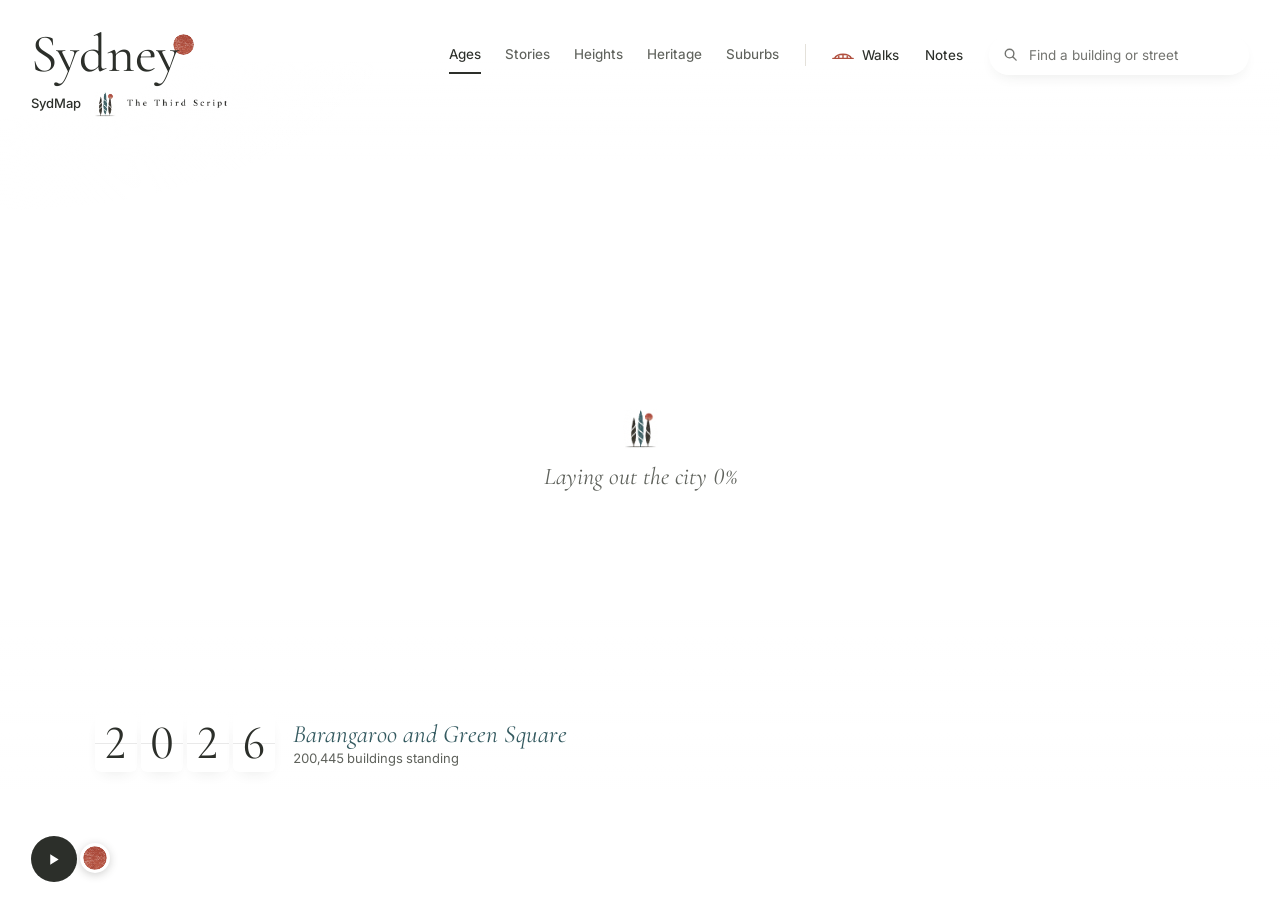
==== commit ceef69f0: "Add Eastlakes, Pagewood, Daceyville, Wolli Creek and Arncliffe Of Bayside, with Turrella, Bardwell P" ====
--- a/web/index.html
+++ b/web/index.html
@@ -72,10 +72,11 @@
       by building, from open data.</p>
 
     <h3>What you are looking at</h3>
-    <p>All <span data-stat="buildings">192,251</span> buildings around the harbour as they stand today, each coloured by
+    <p>All <span data-stat="buildings">200,445</span> buildings around the harbour as they stand today, each coloured by
       the age of the city it belongs to, from the convict town to Barangaroo. They cover both shores of the harbour and
-      the Parramatta River, from Putney and Concord to Manly, and the ocean coast from Bondi to Coogee: thirteen
-      councils, some whole and some in part (the downloads below list them). Move along the line at the bottom to see
+      the Parramatta River from Ryde to Manly, the ocean coast from Bondi to Coogee, and the inner suburbs south and
+      west of the city as far as Burwood, Campsie and Arncliffe: sixteen councils, some whole and some in part (the downloads
+      below list them). Move along the line at the bottom to see
       the city in any year, or press play to watch it go up.</p>
 
     <h3>Getting around</h3>
@@ -124,6 +125,7 @@
       for each, and GeoParquet, with the footprints. Open Database Licence, as it comes from OpenStreetMap.</p>
     <ul class="downloads">
       <!-- DOWNLOADS -->
+      <li><b>Bayside</b> <span>8,194 buildings in Eastlakes, Daceyville, Pagewood, Wolli Creek, Turrella, Arncliffe, Bardwell Park, Bardwell Valley and Bexley North: <a href="data/download/bayside.csv" download>CSV</a> 1.4 MB, <a href="data/download/bayside.parquet" download>GeoParquet</a> 1.2 MB</span></li>
       <li><b>Burwood</b> <span>8,089 buildings: <a href="data/download/burwood.csv" download>CSV</a> 1.4 MB, <a href="data/download/burwood.parquet" download>GeoParquet</a> 1.0 MB</span></li>
       <li><b>Canada Bay</b> <span>17,364 buildings: <a href="data/download/canada-bay.csv" download>CSV</a> 2.8 MB, <a href="data/download/canada-bay.parquet" download>GeoParquet</a> 2.2 MB</span></li>
       <li><b>Canterbury-Bankstown</b> <span>15,411 buildings in Earlwood, Hurlstone Park, Canterbury, Ashbury, Croydon Park, Campsie and Clemton Park: <a href="data/download/canterbury-bankstown.csv" download>CSV</a> 2.9 MB, <a href="data/download/canterbury-bankstown.parquet" download>GeoParquet</a> 1.9 MB</span></li>
@@ -139,7 +141,7 @@
       <li><b>Waverley</b> <span>10,550 buildings: <a href="data/download/waverley.csv" download>CSV</a> 1.7 MB, <a href="data/download/waverley.parquet" download>GeoParquet</a> 1.4 MB</span></li>
       <li><b>Willoughby</b> <span>13,424 buildings: <a href="data/download/willoughby.csv" download>CSV</a> 2.4 MB, <a href="data/download/willoughby.parquet" download>GeoParquet</a> 1.8 MB</span></li>
       <li><b>Woollahra</b> <span>9,129 buildings: <a href="data/download/woollahra.csv" download>CSV</a> 1.6 MB, <a href="data/download/woollahra.parquet" download>GeoParquet</a> 1.3 MB</span></li>
-      <li><b>The area’s boundaries</b> <span><a href="data/download/area.geojson" download>GeoJSON</a>, by council, 2.8 MB</span></li>
+      <li><b>The area’s boundaries</b> <span><a href="data/download/area.geojson" download>GeoJSON</a>, by council, 2.9 MB</span></li>
       <!-- /DOWNLOADS -->
     </ul>
 
@@ -205,7 +207,7 @@
 <section class="time" aria-label="Time">
   <div class="time-head">
     <div class="flaps" aria-hidden="true"><span class="flap">2</span><span class="flap">0</span><span class="flap">2</span><span class="flap">6</span></div>
-    <p class="time-what" aria-live="polite"><i id="era">Barangaroo and Green Square</i><span><span id="year" class="sr-only">Today, </span><span id="count" class="n">192,251 buildings standing</span></span></p>
+    <p class="time-what" aria-live="polite"><i id="era">Barangaroo and Green Square</i><span><span id="year" class="sr-only">Today, </span><span id="count" class="n">200,445 buildings standing</span></span></p>
     <div id="key" class="key"></div>
   </div>
   <div class="time-line">
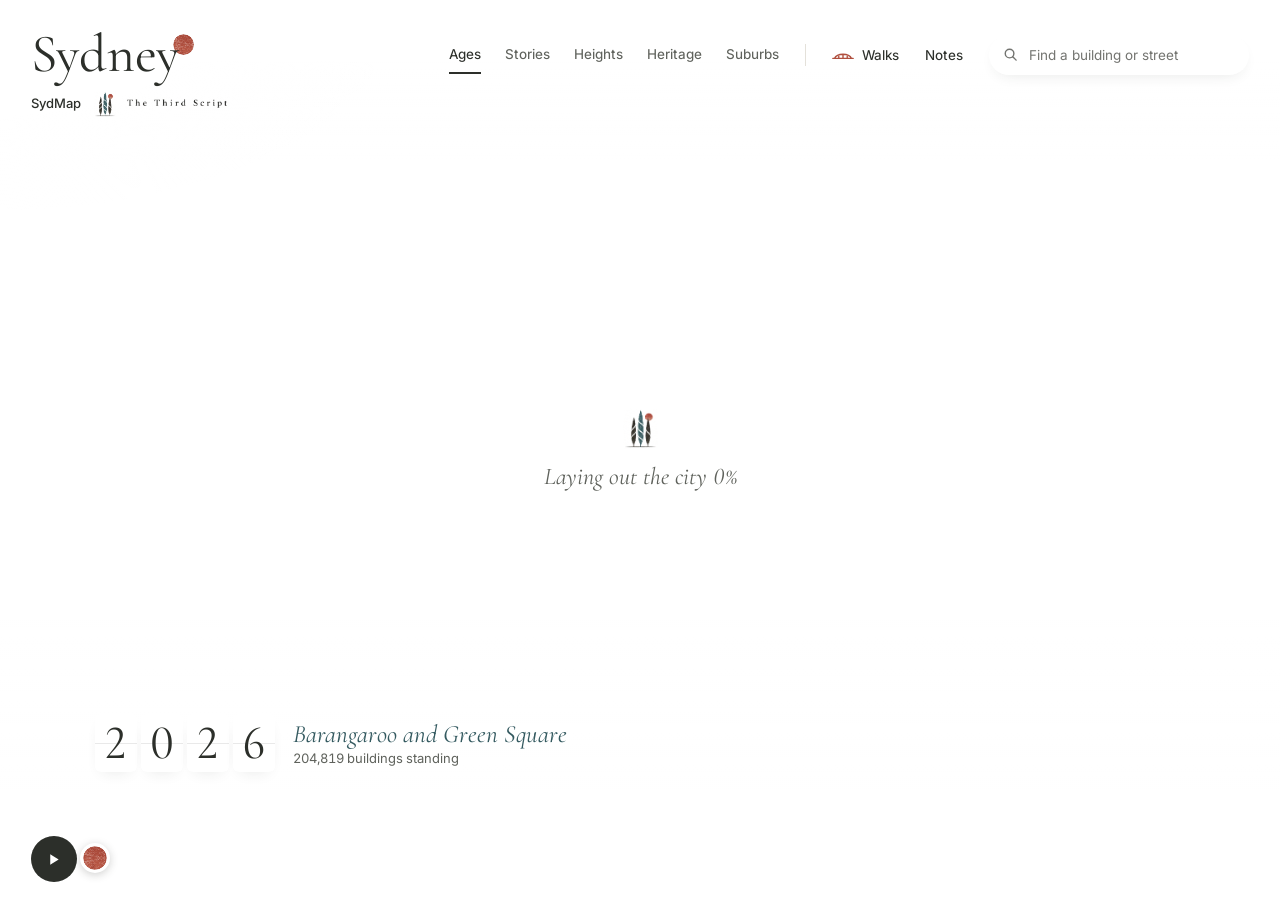
==== commit 73d51a15: "Add Roseville, Roseville Chase and Lindfield Of Ku-ring-gai: 4,374 buildings, 204,819 in all. Ku-rin" ====
--- a/web/index.html
+++ b/web/index.html
@@ -72,10 +72,10 @@
       by building, from open data.</p>
 
     <h3>What you are looking at</h3>
-    <p>All <span data-stat="buildings">200,445</span> buildings around the harbour as they stand today, each coloured by
+    <p>All <span data-stat="buildings">204,819</span> buildings around the harbour as they stand today, each coloured by
       the age of the city it belongs to, from the convict town to Barangaroo. They cover both shores of the harbour and
       the Parramatta River from Ryde to Manly, the ocean coast from Bondi to Coogee, and the inner suburbs south and
-      west of the city as far as Burwood, Campsie and Arncliffe: sixteen councils, some whole and some in part (the downloads
+      west of the city as far as Burwood, Campsie and Arncliffe: seventeen councils, some whole and some in part (the downloads
       below list them). Move along the line at the bottom to see
       the city in any year, or press play to watch it go up.</p>
 
@@ -131,6 +131,7 @@
       <li><b>Canterbury-Bankstown</b> <span>15,411 buildings in Earlwood, Hurlstone Park, Canterbury, Ashbury, Croydon Park, Campsie and Clemton Park: <a href="data/download/canterbury-bankstown.csv" download>CSV</a> 2.9 MB, <a href="data/download/canterbury-bankstown.parquet" download>GeoParquet</a> 1.9 MB</span></li>
       <li><b>Hunters Hill</b> <span>3,448 buildings: <a href="data/download/hunters-hill.csv" download>CSV</a> 0.7 MB, <a href="data/download/hunters-hill.parquet" download>GeoParquet</a> 0.5 MB</span></li>
       <li><b>Inner West</b> <span>37,552 buildings: <a href="data/download/inner-west.csv" download>CSV</a> 7.2 MB, <a href="data/download/inner-west.parquet" download>GeoParquet</a> 4.8 MB</span></li>
+      <li><b>Ku-ring-gai</b> <span>4,374 buildings in Roseville, Roseville Chase and Lindfield: <a href="data/download/ku-ring-gai.csv" download>CSV</a> 0.8 MB, <a href="data/download/ku-ring-gai.parquet" download>GeoParquet</a> 0.6 MB</span></li>
       <li><b>Lane Cove</b> <span>5,024 buildings: <a href="data/download/lane-cove.csv" download>CSV</a> 0.9 MB, <a href="data/download/lane-cove.parquet" download>GeoParquet</a> 0.7 MB</span></li>
       <li><b>Mosman</b> <span>3,819 buildings: <a href="data/download/mosman.csv" download>CSV</a> 0.7 MB, <a href="data/download/mosman.parquet" download>GeoParquet</a> 0.6 MB</span></li>
       <li><b>North Sydney</b> <span>12,556 buildings: <a href="data/download/north-sydney.csv" download>CSV</a> 2.2 MB, <a href="data/download/north-sydney.parquet" download>GeoParquet</a> 2.1 MB</span></li>
@@ -141,7 +142,7 @@
       <li><b>Waverley</b> <span>10,550 buildings: <a href="data/download/waverley.csv" download>CSV</a> 1.7 MB, <a href="data/download/waverley.parquet" download>GeoParquet</a> 1.4 MB</span></li>
       <li><b>Willoughby</b> <span>13,424 buildings: <a href="data/download/willoughby.csv" download>CSV</a> 2.4 MB, <a href="data/download/willoughby.parquet" download>GeoParquet</a> 1.8 MB</span></li>
       <li><b>Woollahra</b> <span>9,129 buildings: <a href="data/download/woollahra.csv" download>CSV</a> 1.6 MB, <a href="data/download/woollahra.parquet" download>GeoParquet</a> 1.3 MB</span></li>
-      <li><b>The area’s boundaries</b> <span><a href="data/download/area.geojson" download>GeoJSON</a>, by council, 2.9 MB</span></li>
+      <li><b>The area’s boundaries</b> <span><a href="data/download/area.geojson" download>GeoJSON</a>, by council, 3.0 MB</span></li>
       <!-- /DOWNLOADS -->
     </ul>
 
@@ -185,7 +186,7 @@
 
     <p class="country">SydMap acknowledges the Traditional Custodians of the land it maps, the Gadigal,
       Cammeraygal, Borogegal, Birrabirragal, Bidjigal, Gamaragal, Gayamaygal, Garigal, Wallumedegal and Wangal peoples
-      of the Eora Nation and the Darug people, and pays respect to their Elders past and present. Sovereignty was never
+      of the Eora Nation and the Darug and Guringai peoples, and pays respect to their Elders past and present. Sovereignty was never
       ceded.</p>
 
     <footer class="colophon">
@@ -207,7 +208,7 @@
 <section class="time" aria-label="Time">
   <div class="time-head">
     <div class="flaps" aria-hidden="true"><span class="flap">2</span><span class="flap">0</span><span class="flap">2</span><span class="flap">6</span></div>
-    <p class="time-what" aria-live="polite"><i id="era">Barangaroo and Green Square</i><span><span id="year" class="sr-only">Today, </span><span id="count" class="n">200,445 buildings standing</span></span></p>
+    <p class="time-what" aria-live="polite"><i id="era">Barangaroo and Green Square</i><span><span id="year" class="sr-only">Today, </span><span id="count" class="n">204,819 buildings standing</span></span></p>
     <div id="key" class="key"></div>
   </div>
   <div class="time-line">
